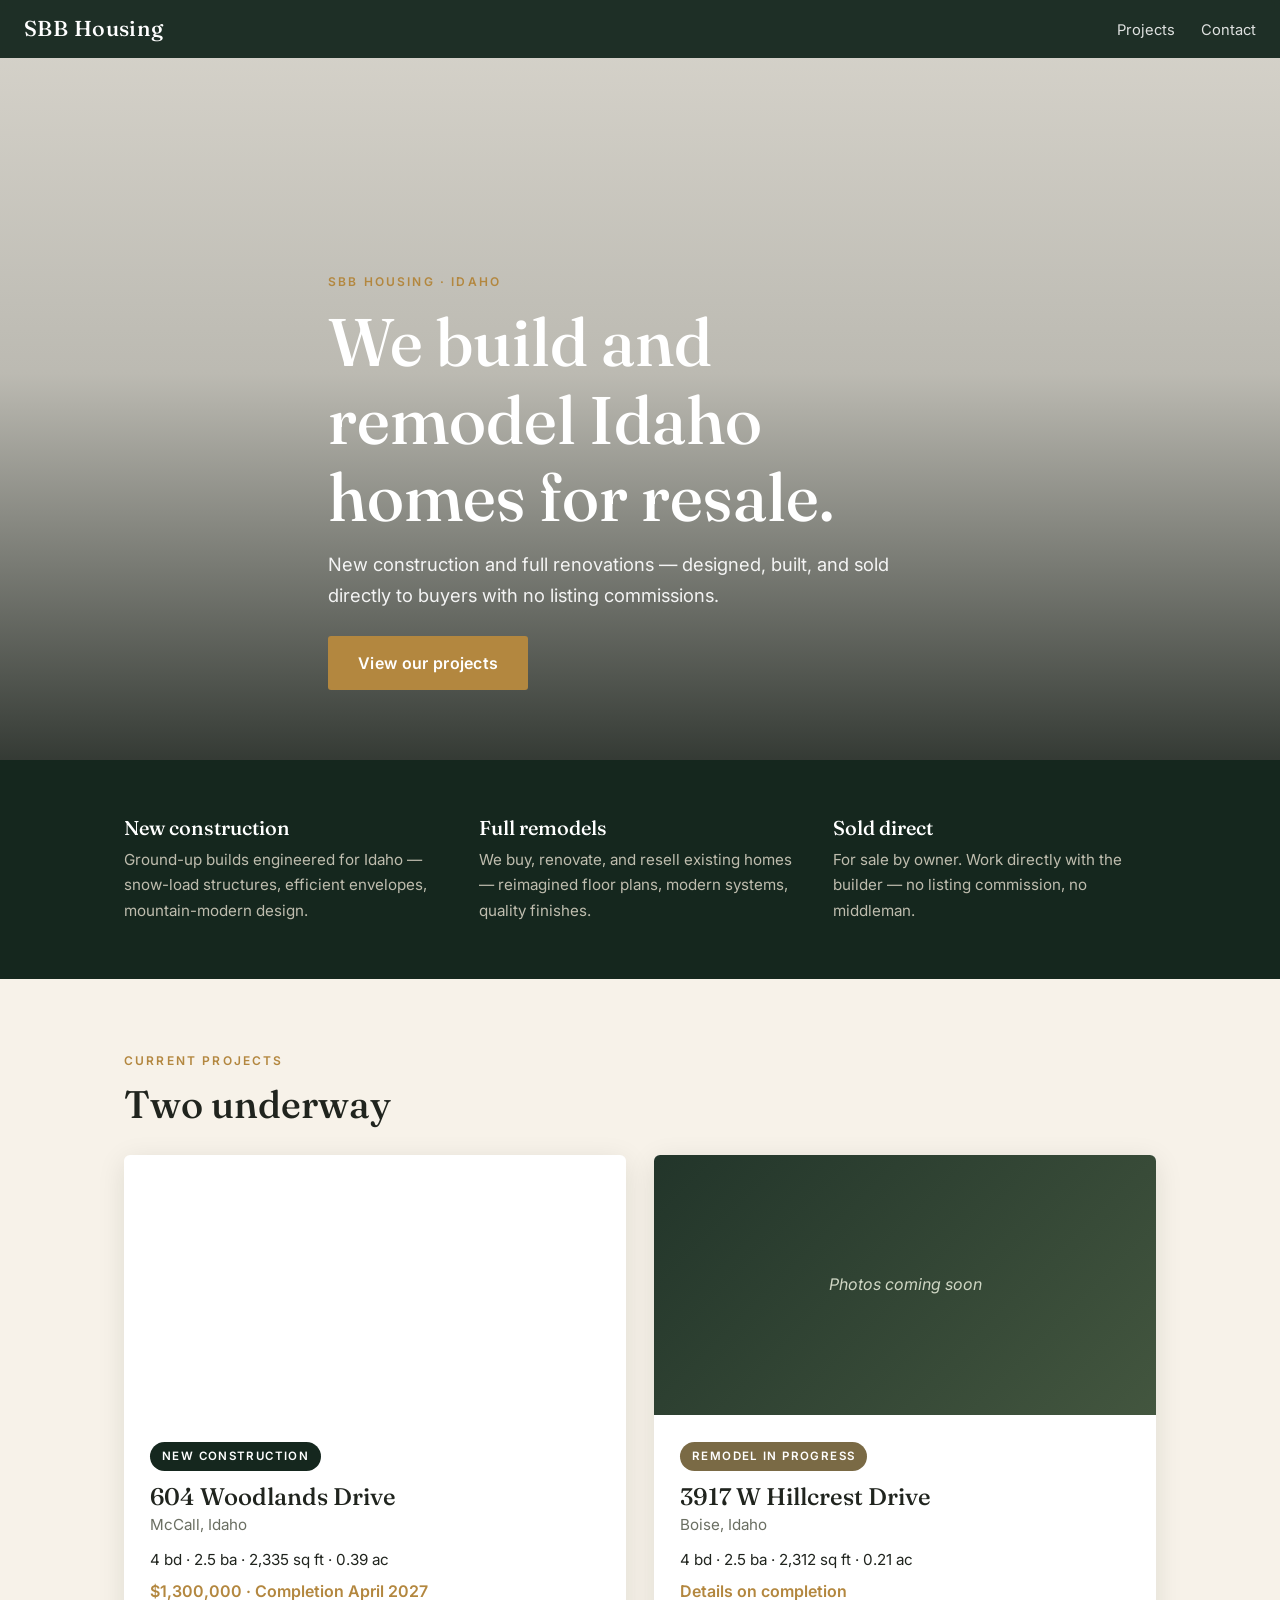
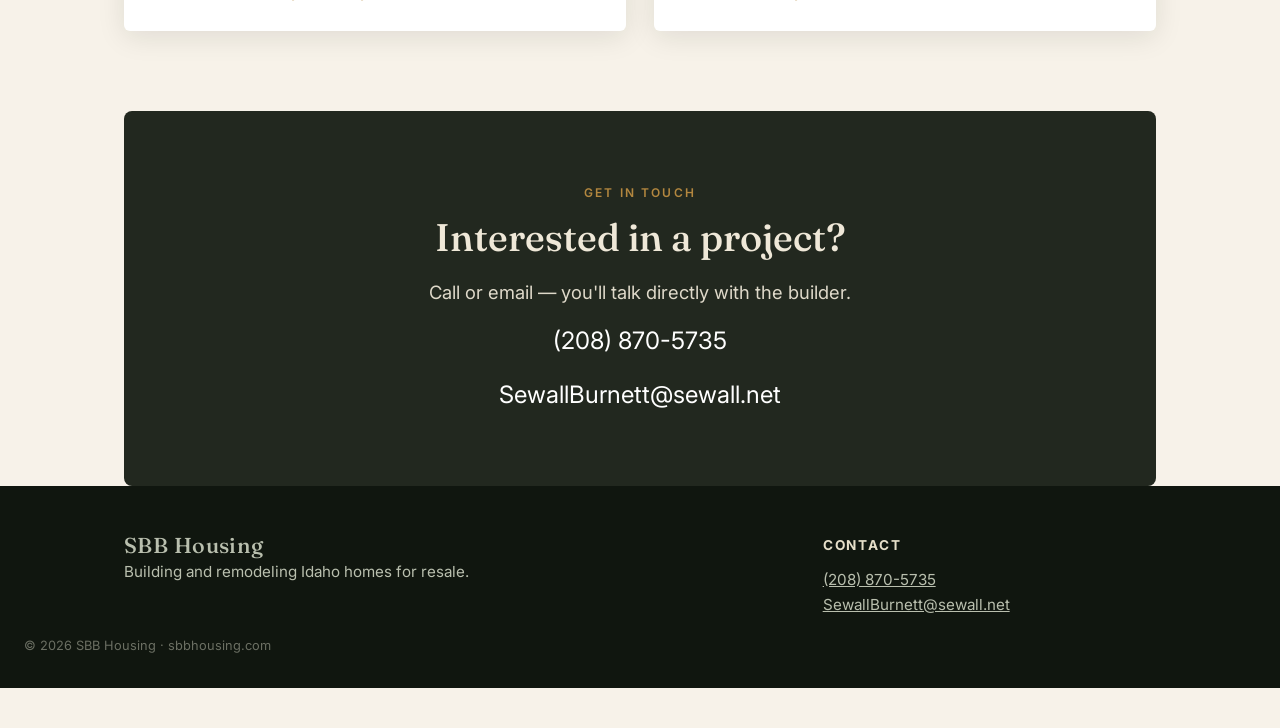
==== index.html @ 95910b62 "Launch SBB Housing site" ====
<!DOCTYPE html>
<html lang="en">
<head>
<meta charset="UTF-8">
<meta name="viewport" content="width=device-width, initial-scale=1.0">
<title>Idaho Homes Built & Remodeled for Resale &middot; SBB Housing</title>
<meta name="description" content="SBB Housing builds new homes and remodels existing ones across Idaho, then sells directly to buyers.">
<link rel="preconnect" href="https://fonts.googleapis.com">
<link rel="preconnect" href="https://fonts.gstatic.com" crossorigin>
<link href="https://fonts.googleapis.com/css2?family=Fraunces:opsz,wght@9..144,400;9..144,500;9..144,600&family=Inter:wght@400;500;600&display=swap" rel="stylesheet">
<link rel="stylesheet" href="style.css">
</head>
<body>
<header class="nav">
  <a class="brand" href="index.html">SBB&nbsp;Housing</a>
  <nav>
    <a href="index.html#projects">Projects</a>
    <a href="index.html#contact">Contact</a>
  </nav>
</header>

<section class="hero" style="background-image:url('assets/img/hero.jpg')">
  <div class="hero-shade"></div>
  <div class="wrap hero-copy">
    <p class="kicker">SBB Housing &middot; Idaho</p>
    <h1>We build and remodel Idaho homes for resale.</h1>
    <p class="lede">New construction and full renovations &mdash; designed, built, and sold directly to buyers with no listing commissions.</p>
    <a class="btn" href="#projects">View our projects</a>
  </div>
</section>

<section class="strip">
  <div class="wrap strip-grid">
    <div><h3>New construction</h3><p>Ground-up builds engineered for Idaho &mdash; snow-load structures, efficient envelopes, mountain-modern design.</p></div>
    <div><h3>Full remodels</h3><p>We buy, renovate, and resell existing homes &mdash; reimagined floor plans, modern systems, quality finishes.</p></div>
    <div><h3>Sold direct</h3><p>For sale by owner. Work directly with the builder &mdash; no listing commission, no middleman.</p></div>
  </div>
</section>

<section id="projects" class="wrap">
  <p class="kicker">Current projects</p>
  <h2>Two underway</h2>
  <div class="cards">
    <a class="card" href="projects/604-woodlands.html">
      <div class="card-img" style="background-image:url('assets/img/hero.jpg')"></div>
      <div class="card-body">
        <span class="badge">New construction</span>
        <h3>604 Woodlands Drive</h3>
        <p class="loc">McCall, Idaho</p>
        <p class="stats">4 bd &middot; 2.5 ba &middot; 2,335 sq ft &middot; 0.39 ac</p>
        <p class="price">$1,300,000 &middot; Completion April 2027</p>
      </div>
    </a>
    <a class="card" href="projects/3917-hillcrest.html">
      <div class="card-img card-img-soon"><span>Photos coming soon</span></div>
      <div class="card-body">
        <span class="badge badge-soon">Remodel in progress</span>
        <h3>3917 W Hillcrest Drive</h3>
        <p class="loc">Boise, Idaho</p>
        <p class="stats">4 bd &middot; 2.5 ba &middot; 2,312 sq ft &middot; 0.21 ac</p>
        <p class="price">Details on completion</p>
      </div>
    </a>
  </div>
</section>

<section id="contact" class="wrap" style="padding-top:0">
  <div class="contact" style="border-radius:8px">
    <div class="wrap">
      <p class="kicker">Get in touch</p>
      <h2>Interested in a project?</h2>
      <p class="lede" style="margin:0 auto">Call or email &mdash; you'll talk directly with the builder.</p>
      <p class="contact-big"><a href="tel:+12088705735">(208) 870-5735</a></p>
      <p class="contact-big"><a href="mailto:SewallBurnett@sewall.net">SewallBurnett@sewall.net</a></p>
    </div>
  </div>
</section>

<footer>
  <div class="wrap foot-grid">
    <div>
      <div class="brand">SBB&nbsp;Housing</div>
      <p>Building and remodeling Idaho homes for resale.</p>
    </div>
    <div>
      <h4>Contact</h4>
      <p><a href="tel:+12088705735">(208) 870-5735</a><br>
      <a href="mailto:SewallBurnett@sewall.net">SewallBurnett@sewall.net</a></p>
    </div>
  </div>
  <div class="wrap fine">&copy; 2026 SBB Housing &middot; sbbhousing.com</div>
</footer>
</body>
</html>
---- style.css ----
:root{
  --pine:#15271e; --char:#22281f; --cream:#f7f2e9; --sand:#ece2cf;
  --brass:#b3873f; --ink:#20241e; --muted:#6b6f63;
}
*{margin:0;padding:0;box-sizing:border-box}
html{scroll-behavior:smooth}
body{font-family:'Inter',system-ui,-apple-system,sans-serif;color:var(--ink);background:var(--cream);line-height:1.65}
h1,h2,h3,.brand{font-family:'Fraunces',Georgia,serif;font-weight:500;line-height:1.15}
.wrap{max-width:1080px;margin:0 auto;padding:0 24px}
a{color:inherit}
.kicker{text-transform:uppercase;letter-spacing:.18em;font-size:.75rem;font-weight:600;color:var(--brass);margin-bottom:12px}
.kicker a{text-decoration:none}
.nav{position:sticky;top:0;z-index:50;display:flex;justify-content:space-between;align-items:center;
  padding:16px 24px;background:rgba(21,39,30,.96);color:#fff;backdrop-filter:blur(6px)}
.brand{font-size:1.35rem;text-decoration:none;letter-spacing:.02em}
.nav nav a{margin-left:22px;text-decoration:none;font-size:.92rem;opacity:.85}
.nav nav a:hover{opacity:1;color:var(--sand)}
.hero{position:relative;min-height:78vh;display:flex;align-items:flex-end;background-size:cover;background-position:center;color:#fff}
.hero-page{min-height:52vh}
.hero-soon{background:linear-gradient(135deg,#1c2f24,#3a4a35)}
.hero-shade{position:absolute;inset:0;background:linear-gradient(to top,rgba(10,18,13,.82) 0%,rgba(10,18,13,.25) 55%,rgba(10,18,13,.15) 100%)}
.hero-copy{position:relative;padding:90px 24px 70px}
.hero-copy h1{font-size:clamp(2.4rem,6vw,4.2rem);max-width:14ch;margin-bottom:14px}
.lede{font-size:1.15rem;max-width:52ch;opacity:.92}
.price-big{font-family:'Fraunces',Georgia,serif;font-size:2rem;margin-top:18px;color:var(--sand)}
.btn{display:inline-block;margin-top:26px;padding:14px 30px;background:var(--brass);color:#fff;text-decoration:none;
  font-weight:600;border-radius:3px;letter-spacing:.02em}
.btn:hover{background:#9c7434}
.strip{background:var(--pine);color:#e9e2d2}
.strip-grid{display:grid;grid-template-columns:repeat(3,1fr);gap:32px;padding:56px 24px}
.strip h3{font-size:1.25rem;margin-bottom:8px;color:#fff}
.strip p{font-size:.95rem;opacity:.8}
section.wrap{padding-top:72px}
section.wrap h2{font-size:clamp(1.7rem,3.5vw,2.4rem);margin-bottom:18px}
.prose{max-width:760px}
.prose p{margin-bottom:16px;color:#3c4036}
.cards{display:grid;grid-template-columns:repeat(2,1fr);gap:28px;margin-top:28px;padding-bottom:80px}
.card{display:block;background:#fff;border-radius:6px;overflow:hidden;text-decoration:none;
  box-shadow:0 6px 28px rgba(20,30,20,.10);transition:transform .2s}
.card:hover{transform:translateY(-4px)}
.card-img{height:260px;background-size:cover;background-position:center}
.card-img-soon{display:flex;align-items:center;justify-content:center;background:linear-gradient(135deg,#22352a,#43563f);color:#cfd6c4;font-style:italic}
.card-body{padding:26px}
.badge{display:inline-block;background:var(--pine);color:#fff;font-size:.72rem;font-weight:600;letter-spacing:.12em;
  text-transform:uppercase;padding:5px 12px;border-radius:20px;margin-bottom:12px}
.badge-soon{background:#7a6a45}
.card-body h3{font-size:1.5rem;margin-bottom:2px}
.loc{color:var(--muted);font-size:.95rem}
.stats{margin-top:10px;font-size:.95rem}
.price{margin-top:6px;font-weight:600;color:var(--brass)}
.spec-grid{display:grid;grid-template-columns:repeat(6,1fr);gap:14px;margin:40px 0 8px}
.spec-grid div{background:#fff;border-radius:6px;padding:18px 10px;text-align:center;font-size:.82rem;color:var(--muted);
  box-shadow:0 3px 14px rgba(20,30,20,.07)}
.spec-grid span{display:block;font-family:'Fraunces',Georgia,serif;font-size:1.6rem;color:var(--ink);margin-bottom:2px}
.gallery{display:grid;grid-template-columns:1fr 1fr;gap:16px;margin:36px 0 8px}
.gallery img{width:100%;height:340px;object-fit:cover;border-radius:6px;display:block}
.fine{font-size:.8rem;color:var(--muted);margin:10px 0 40px}
.two-col{display:grid;grid-template-columns:1fr 1fr;gap:8px 40px;margin-top:8px}
.two-col ul{list-style:none}
.two-col li{padding:9px 0;border-bottom:1px solid #e3d9c4;font-size:.98rem;color:#3c4036}
.cta-band{background:var(--pine);color:#f0e9d8;margin:64px 0 0}
.cta-band .wrap{padding:64px 24px;text-align:center}
.cta-band h2{font-size:clamp(1.8rem,4vw,2.6rem);margin-bottom:10px}
.contact{background:var(--char);color:#efe8d8;text-align:center}
.contact .wrap{padding:72px 24px}
.contact h2{font-size:clamp(1.8rem,4vw,2.6rem);margin-bottom:8px}
.contact-big{font-size:1.5rem;margin-top:14px}
.contact-big a{text-decoration:none;color:#fff}
.contact-big a:hover{color:var(--sand)}
footer{background:#10160f;color:#b9bfae}
.foot-grid{display:grid;grid-template-columns:2fr 1fr;gap:32px;padding:48px 24px 8px}
footer h4{font-size:.85rem;text-transform:uppercase;letter-spacing:.14em;margin-bottom:10px;color:#e6dfc9}
footer p{font-size:.95rem}
footer .fine{padding:0 24px 32px}
@media(max-width:760px){
  .strip-grid,.cards,.two-col,.foot-grid{grid-template-columns:1fr}
  .spec-grid{grid-template-columns:repeat(3,1fr)}
  .gallery{grid-template-columns:1fr}
  .gallery img{height:260px}
}
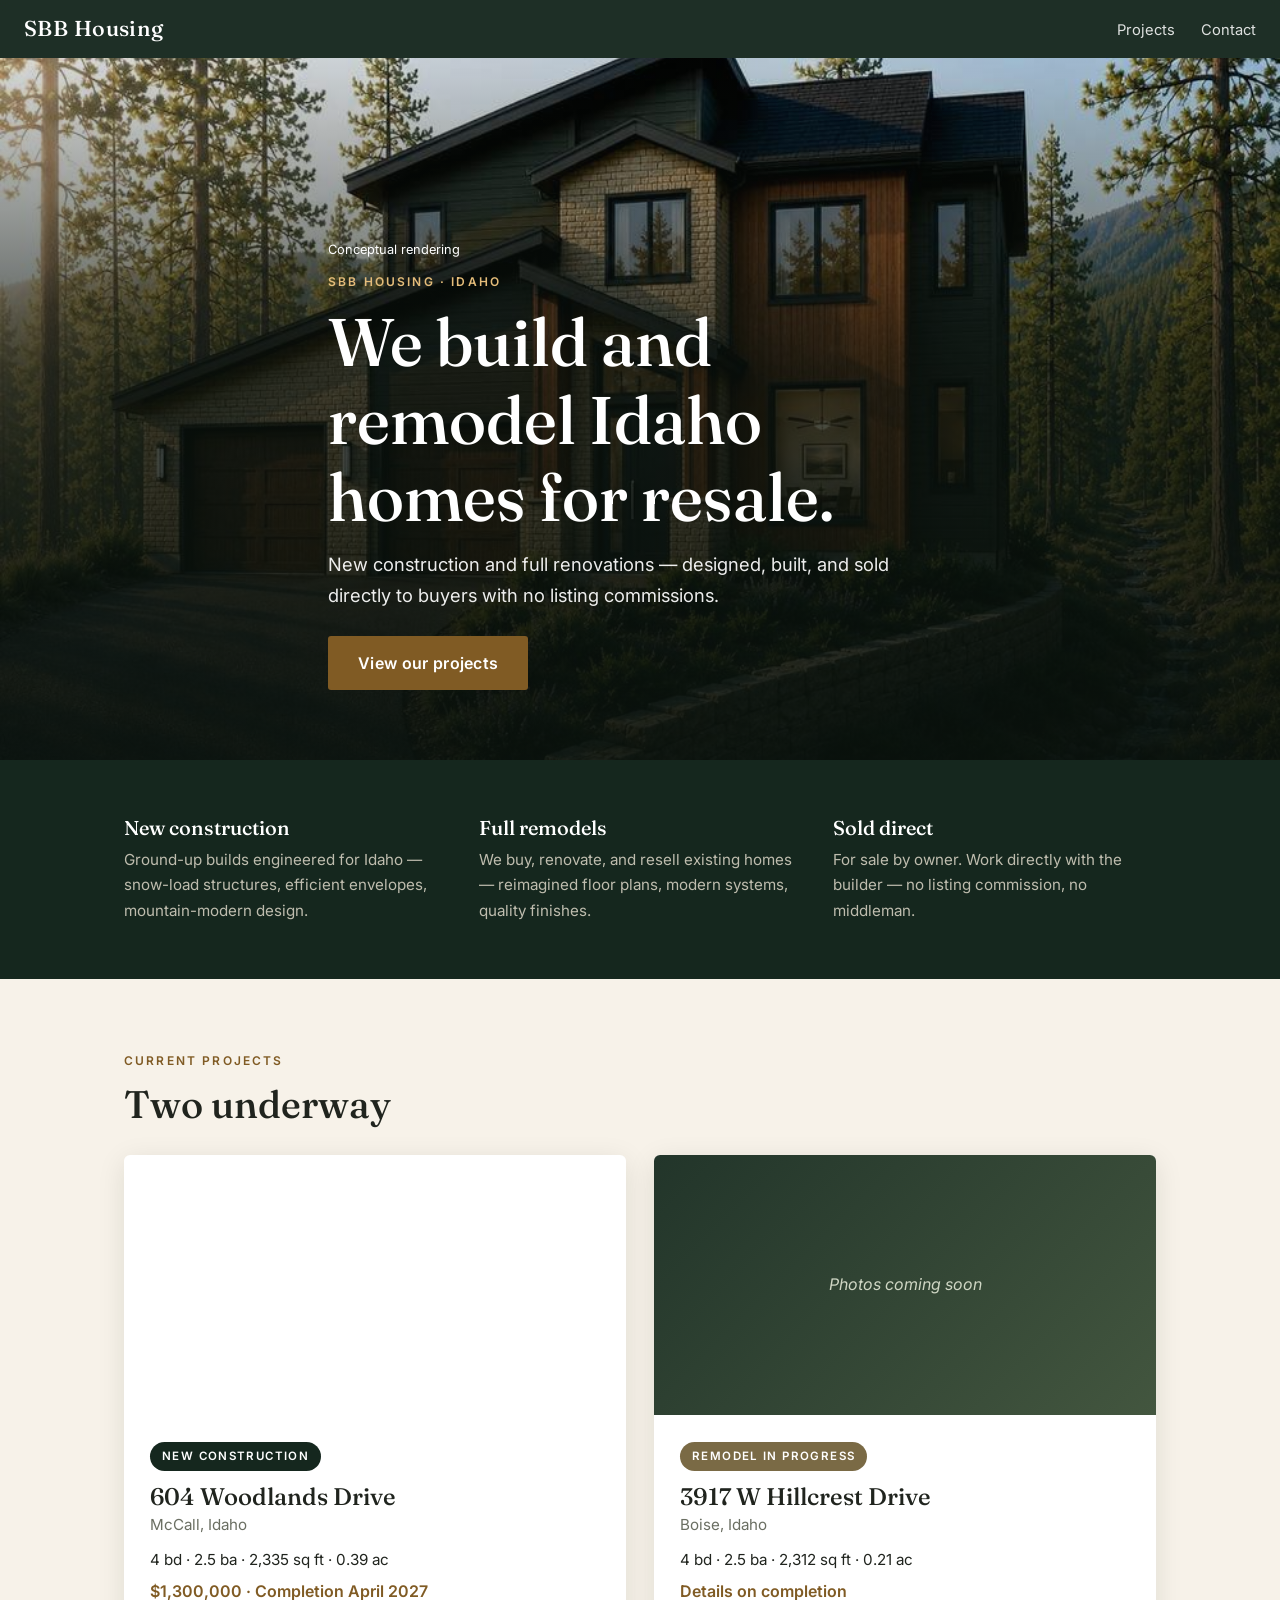
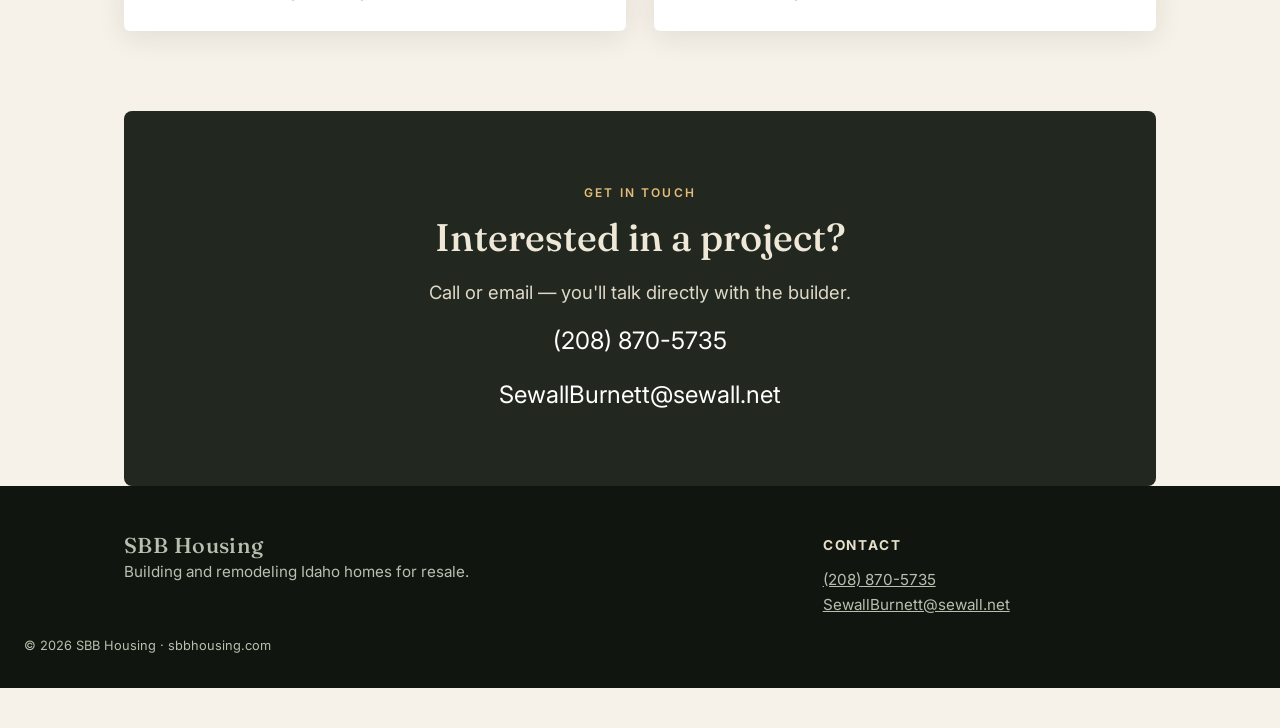
==== commit 440c9095: "Improve SEO, images, accessibility, and mobile layout" ====
--- a/index.html
+++ b/index.html
@@ -5,23 +5,85 @@
 <meta name="viewport" content="width=device-width, initial-scale=1.0">
 <title>Idaho Homes Built & Remodeled for Resale &middot; SBB Housing</title>
 <meta name="description" content="SBB Housing builds new homes and remodels existing ones across Idaho, then sells directly to buyers.">
+<link rel="canonical" href="https://sbbhousing.com/">
+<meta property="og:type" content="website">
+<meta property="og:site_name" content="SBB Housing">
+<meta property="og:locale" content="en_US">
+<meta property="og:url" content="https://sbbhousing.com/">
+<meta property="og:title" content="Idaho Homes Built &amp; Remodeled for Resale · SBB Housing">
+<meta property="og:description" content="SBB Housing builds new homes and remodels existing ones across Idaho, then sells directly to buyers.">
+<meta name="twitter:card" content="summary_large_image">
+<meta name="twitter:title" content="Idaho Homes Built &amp; Remodeled for Resale · SBB Housing">
+<meta name="twitter:description" content="SBB Housing builds new homes and remodels existing ones across Idaho, then sells directly to buyers.">
+<meta property="og:image" content="https://sbbhousing.com/assets/img/hero.jpg">
+<meta property="og:image:width" content="1000">
+<meta property="og:image:height" content="772">
+<meta property="og:image:alt" content="Conceptual exterior rendering of 604 Woodlands Drive in McCall, Idaho">
+<meta name="twitter:image" content="https://sbbhousing.com/assets/img/hero.jpg">
+<meta name="twitter:image:alt" content="Conceptual exterior rendering of 604 Woodlands Drive in McCall, Idaho">
+<script type="application/ld+json">
+{
+  "@context": "https://schema.org",
+  "@graph": [
+    {
+      "@type": "Organization",
+      "@id": "https://sbbhousing.com/#organization",
+      "name": "SBB Housing",
+      "url": "https://sbbhousing.com/",
+      "telephone": "+1-208-870-5735",
+      "email": "SewallBurnett@sewall.net",
+      "description": "Building and remodeling Idaho homes for resale.",
+      "areaServed": {
+        "@type": "State",
+        "name": "Idaho"
+      }
+    },
+    {
+      "@type": "WebSite",
+      "@id": "https://sbbhousing.com/#website",
+      "url": "https://sbbhousing.com/",
+      "name": "SBB Housing",
+      "publisher": {
+        "@id": "https://sbbhousing.com/#organization"
+      }
+    },
+    {
+      "@type": "WebPage",
+      "@id": "https://sbbhousing.com/#webpage",
+      "url": "https://sbbhousing.com/",
+      "name": "Idaho Homes Built & Remodeled for Resale \u00b7 SBB Housing",
+      "description": "SBB Housing builds new homes and remodels existing ones across Idaho, then sells directly to buyers.",
+      "isPartOf": {
+        "@id": "https://sbbhousing.com/#website"
+      },
+      "publisher": {
+        "@id": "https://sbbhousing.com/#organization"
+      }
+    }
+  ]
+}
+</script>
 <link rel="preconnect" href="https://fonts.googleapis.com">
 <link rel="preconnect" href="https://fonts.gstatic.com" crossorigin>
 <link href="https://fonts.googleapis.com/css2?family=Fraunces:opsz,wght@9..144,400;9..144,500;9..144,600&family=Inter:wght@400;500;600&display=swap" rel="stylesheet">
 <link rel="stylesheet" href="style.css">
 </head>
 <body>
+<a class="skip-link" href="#main-content">Skip to content</a>
 <header class="nav">
-  <a class="brand" href="index.html">SBB&nbsp;Housing</a>
-  <nav>
-    <a href="index.html#projects">Projects</a>
-    <a href="index.html#contact">Contact</a>
+  <a class="brand" href="./">SBB&nbsp;Housing</a>
+  <nav aria-label="Main navigation">
+    <a href="#projects">Projects</a>
+    <a href="#contact">Contact</a>
   </nav>
 </header>
+<main id="main-content">
 
-<section class="hero" style="background-image:url('assets/img/hero.jpg')">
-  <div class="hero-shade"></div>
+<section class="hero">
+  <img class="hero-image" src="assets/img/hero.jpg" srcset="assets/img/hero-480.jpg 480w, assets/img/hero-720.jpg 720w, assets/img/hero.jpg 1000w" sizes="100vw" width="1000" height="772" alt="Conceptual exterior rendering of 604 Woodlands Drive in McCall, Idaho" fetchpriority="high">
+  <div class="hero-shade" aria-hidden="true"></div>
   <div class="wrap hero-copy">
+    <p class="rendering-note">Conceptual rendering</p>
     <p class="kicker">SBB Housing &middot; Idaho</p>
     <h1>We build and remodel Idaho homes for resale.</h1>
     <p class="lede">New construction and full renovations &mdash; designed, built, and sold directly to buyers with no listing commissions.</p>
@@ -42,7 +104,7 @@
   <h2>Two underway</h2>
   <div class="cards">
     <a class="card" href="projects/604-woodlands.html">
-      <div class="card-img" style="background-image:url('assets/img/hero.jpg')"></div>
+      <img class="card-img" src="assets/img/hero.jpg" srcset="assets/img/hero-480.jpg 480w, assets/img/hero-720.jpg 720w, assets/img/hero.jpg 1000w" sizes="(max-width: 760px) calc(100vw - 48px), 508px" width="1000" height="772" alt="Conceptual exterior rendering of 604 Woodlands Drive" loading="lazy" decoding="async">
       <div class="card-body">
         <span class="badge">New construction</span>
         <h3>604 Woodlands Drive</h3>
@@ -76,6 +138,7 @@
   </div>
 </section>
 
+</main>
 <footer>
   <div class="wrap foot-grid">
     <div>
--- a/style.css
+++ b/style.css
@@ -1,6 +1,6 @@
 :root{
   --pine:#15271e; --char:#22281f; --cream:#f7f2e9; --sand:#ece2cf;
-  --brass:#b3873f; --ink:#20241e; --muted:#6b6f63;
+  --brass:#805b24; --gold:#e5bd7a; --ink:#20241e; --muted:#6b6f63;
 }
 *{margin:0;padding:0;box-sizing:border-box}
 html{scroll-behavior:smooth}
@@ -15,17 +15,17 @@
 .brand{font-size:1.35rem;text-decoration:none;letter-spacing:.02em}
 .nav nav a{margin-left:22px;text-decoration:none;font-size:.92rem;opacity:.85}
 .nav nav a:hover{opacity:1;color:var(--sand)}
-.hero{position:relative;min-height:78vh;display:flex;align-items:flex-end;background-size:cover;background-position:center;color:#fff}
+.hero{position:relative;min-height:78vh;display:flex;align-items:flex-end;background:var(--pine);color:#fff}
 .hero-page{min-height:52vh}
 .hero-soon{background:linear-gradient(135deg,#1c2f24,#3a4a35)}
-.hero-shade{position:absolute;inset:0;background:linear-gradient(to top,rgba(10,18,13,.82) 0%,rgba(10,18,13,.25) 55%,rgba(10,18,13,.15) 100%)}
+.hero-shade{position:absolute;inset:0;background:linear-gradient(to top,rgba(10,18,13,.90) 0%,rgba(10,18,13,.72) 55%,rgba(10,18,13,.15) 100%)}
 .hero-copy{position:relative;padding:90px 24px 70px}
 .hero-copy h1{font-size:clamp(2.4rem,6vw,4.2rem);max-width:14ch;margin-bottom:14px}
 .lede{font-size:1.15rem;max-width:52ch;opacity:.92}
 .price-big{font-family:'Fraunces',Georgia,serif;font-size:2rem;margin-top:18px;color:var(--sand)}
 .btn{display:inline-block;margin-top:26px;padding:14px 30px;background:var(--brass);color:#fff;text-decoration:none;
   font-weight:600;border-radius:3px;letter-spacing:.02em}
-.btn:hover{background:#9c7434}
+.btn:hover{background:#68471a}
 .strip{background:var(--pine);color:#e9e2d2}
 .strip-grid{display:grid;grid-template-columns:repeat(3,1fr);gap:32px;padding:56px 24px}
 .strip h3{font-size:1.25rem;margin-bottom:8px;color:#fff}
@@ -38,7 +38,7 @@
 .card{display:block;background:#fff;border-radius:6px;overflow:hidden;text-decoration:none;
   box-shadow:0 6px 28px rgba(20,30,20,.10);transition:transform .2s}
 .card:hover{transform:translateY(-4px)}
-.card-img{height:260px;background-size:cover;background-position:center}
+.card-img{display:block;width:100%;height:260px;object-fit:cover;object-position:center}
 .card-img-soon{display:flex;align-items:center;justify-content:center;background:linear-gradient(135deg,#22352a,#43563f);color:#cfd6c4;font-style:italic}
 .card-body{padding:26px}
 .badge{display:inline-block;background:var(--pine);color:#fff;font-size:.72rem;font-weight:600;letter-spacing:.12em;
@@ -53,7 +53,8 @@
   box-shadow:0 3px 14px rgba(20,30,20,.07)}
 .spec-grid span{display:block;font-family:'Fraunces',Georgia,serif;font-size:1.6rem;color:var(--ink);margin-bottom:2px}
 .gallery{display:grid;grid-template-columns:1fr 1fr;gap:16px;margin:36px 0 8px}
-.gallery img{width:100%;height:340px;object-fit:cover;border-radius:6px;display:block}
+.gallery{align-items:start}
+.gallery img{width:100%;height:auto;border-radius:6px;display:block}
 .fine{font-size:.8rem;color:var(--muted);margin:10px 0 40px}
 .two-col{display:grid;grid-template-columns:1fr 1fr;gap:8px 40px;margin-top:8px}
 .two-col ul{list-style:none}
@@ -76,5 +77,16 @@
   .strip-grid,.cards,.two-col,.foot-grid{grid-template-columns:1fr}
   .spec-grid{grid-template-columns:repeat(3,1fr)}
   .gallery{grid-template-columns:1fr}
-  .gallery img{height:260px}
 }
+
+/* Accessible navigation, readable color pairs, and small-screen contact layout. */
+.hero-image{position:absolute;inset:0;width:100%;height:100%;object-fit:cover;object-position:center}
+.hero .kicker,.contact .kicker{color:var(--gold)}
+.rendering-note{font-size:.8rem;color:#fff;margin-bottom:12px}
+.contact .fine,footer .fine{color:#b9bfae}
+.contact-big{font-size:clamp(1.1rem,5vw,1.5rem);overflow-wrap:anywhere}
+a:focus-visible{outline:3px solid currentColor;outline-offset:5px}
+.skip-link{position:fixed;left:16px;top:8px;z-index:100;background:var(--cream);color:var(--ink);padding:12px 18px;transform:translateY(-150%)}
+.skip-link:focus{transform:translateY(0)}
+[id]{scroll-margin-top:90px}
+@media(prefers-reduced-motion:reduce){html{scroll-behavior:auto}.card{transition:none}}
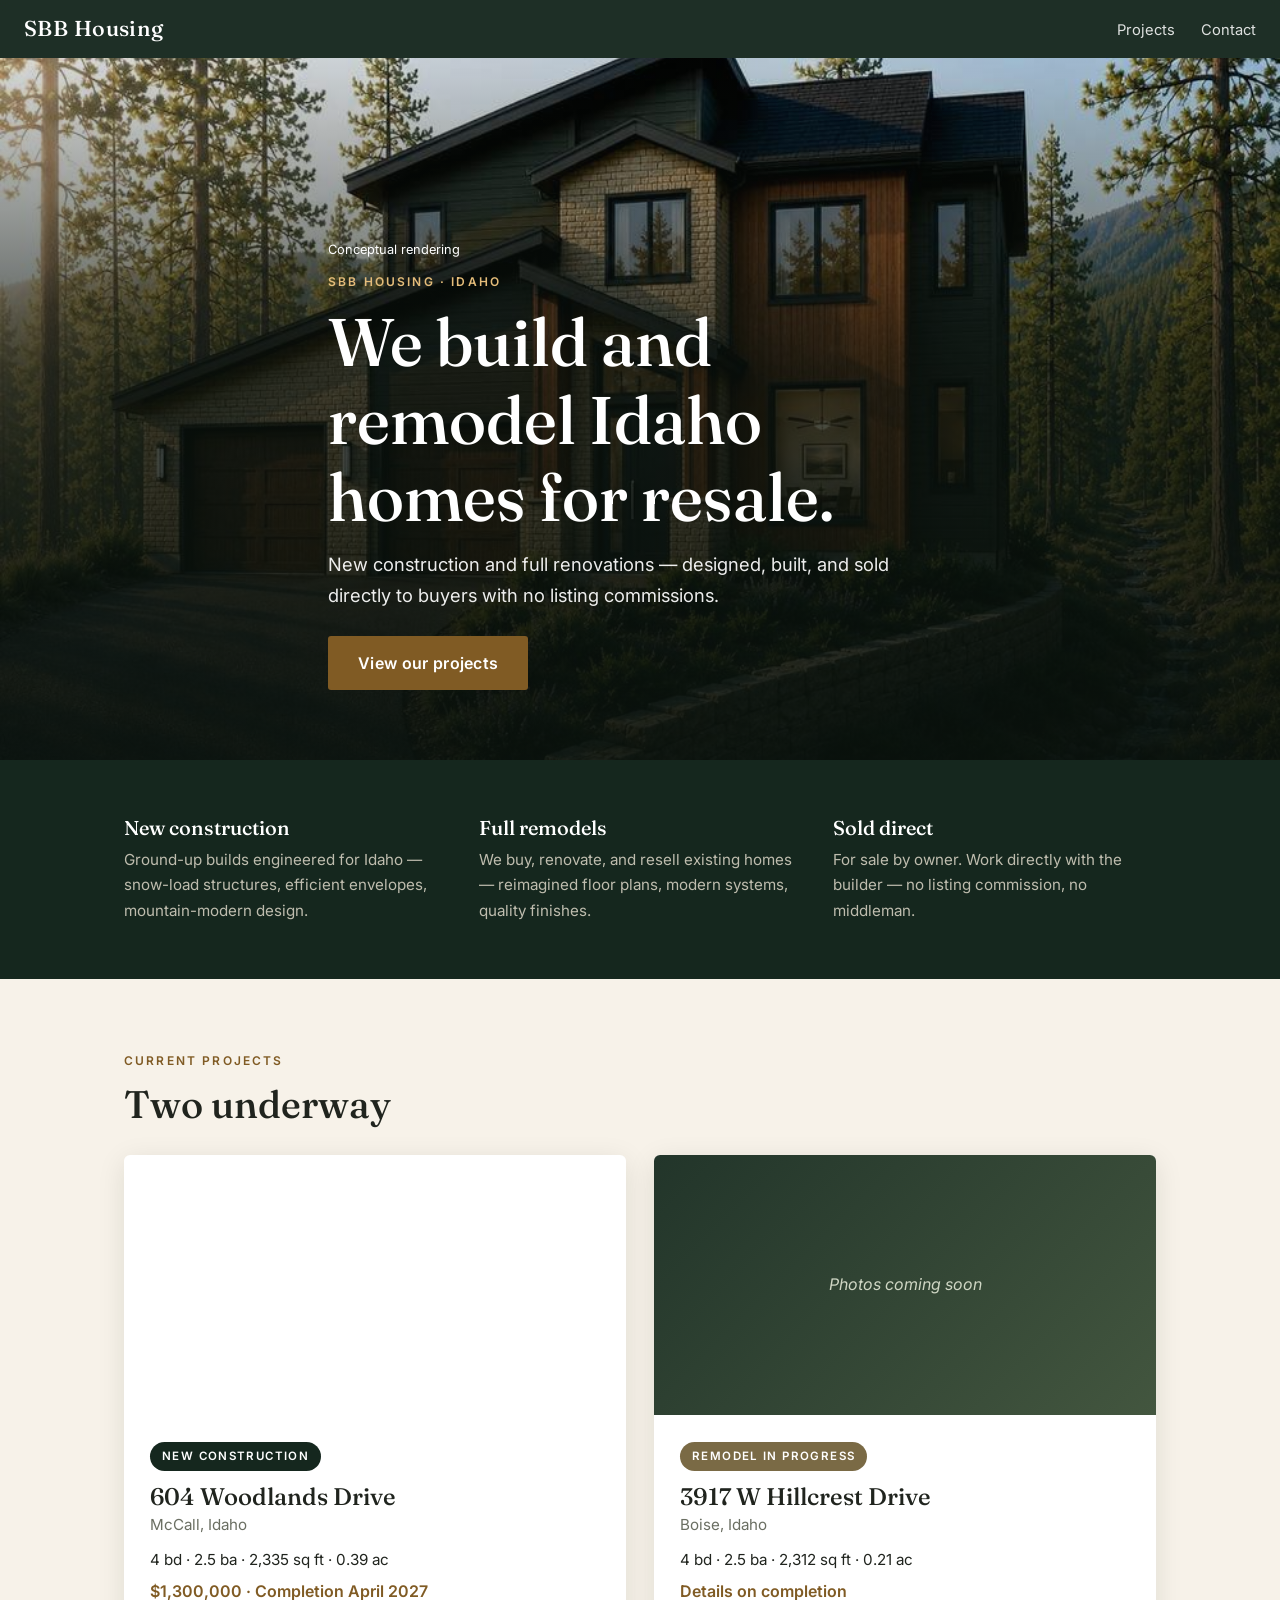
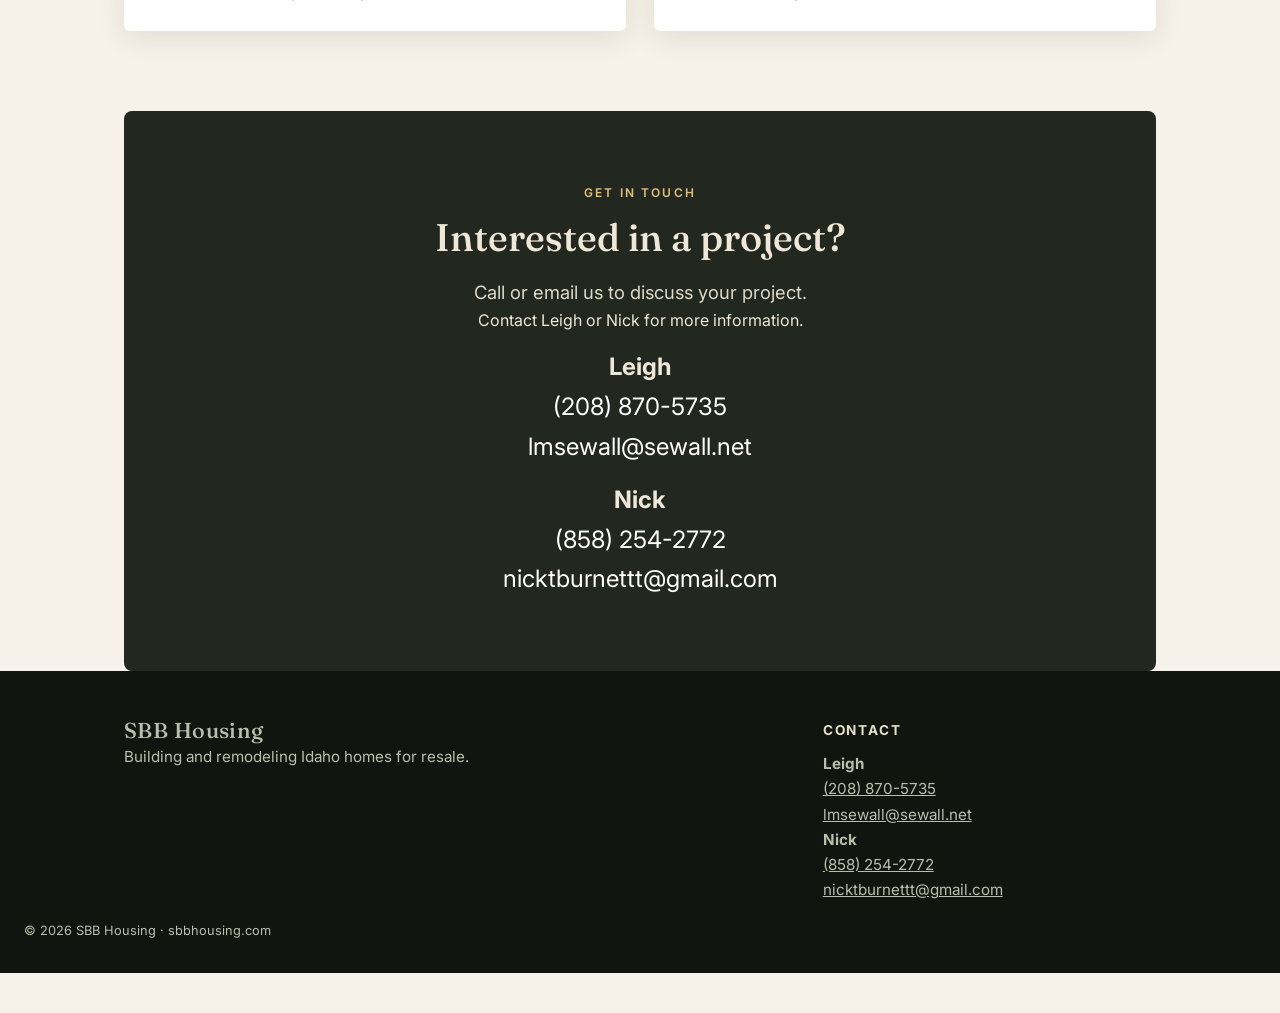
==== commit 5ec625dc: "Update site contacts to Leigh and Nick" ====
--- a/index.html
+++ b/index.html
@@ -30,13 +30,27 @@
       "@id": "https://sbbhousing.com/#organization",
       "name": "SBB Housing",
       "url": "https://sbbhousing.com/",
-      "telephone": "+1-208-870-5735",
-      "email": "SewallBurnett@sewall.net",
       "description": "Building and remodeling Idaho homes for resale.",
       "areaServed": {
         "@type": "State",
         "name": "Idaho"
-      }
+      },
+      "contactPoint": [
+        {
+          "@type": "ContactPoint",
+          "name": "Leigh",
+          "contactType": "inquiries",
+          "telephone": "+1-208-870-5735",
+          "email": "lmsewall@sewall.net"
+        },
+        {
+          "@type": "ContactPoint",
+          "name": "Nick",
+          "contactType": "inquiries",
+          "telephone": "+1-858-254-2772",
+          "email": "nicktburnettt@gmail.com"
+        }
+      ]
     },
     {
       "@type": "WebSite",
@@ -131,9 +145,10 @@
     <div class="wrap">
       <p class="kicker">Get in touch</p>
       <h2>Interested in a project?</h2>
-      <p class="lede" style="margin:0 auto">Call or email &mdash; you'll talk directly with the builder.</p>
-      <p class="contact-big"><a href="tel:+12088705735">(208) 870-5735</a></p>
-      <p class="contact-big"><a href="mailto:SewallBurnett@sewall.net">SewallBurnett@sewall.net</a></p>
+      <p class="lede" style="margin:0 auto">Call or email us to discuss your project.</p>
+      <p>Contact Leigh or Nick for more information.</p>
+    <p class="contact-big"><strong>Leigh</strong><br><a href="tel:+12088705735">(208) 870-5735</a><br><a href="mailto:lmsewall@sewall.net">lmsewall@sewall.net</a></p>
+    <p class="contact-big"><strong>Nick</strong><br><a href="tel:+18582542772">(858) 254-2772</a><br><a href="mailto:nicktburnettt@gmail.com">nicktburnettt@gmail.com</a></p>
     </div>
   </div>
 </section>
@@ -147,8 +162,10 @@
     </div>
     <div>
       <h4>Contact</h4>
-      <p><a href="tel:+12088705735">(208) 870-5735</a><br>
-      <a href="mailto:SewallBurnett@sewall.net">SewallBurnett@sewall.net</a></p>
+      <p><strong>Leigh</strong><br><a href="tel:+12088705735">(208) 870-5735</a><br>
+      <a href="mailto:lmsewall@sewall.net">lmsewall@sewall.net</a></p>
+      <p><strong>Nick</strong><br><a href="tel:+18582542772">(858) 254-2772</a><br>
+      <a href="mailto:nicktburnettt@gmail.com">nicktburnettt@gmail.com</a></p>
     </div>
   </div>
   <div class="wrap fine">&copy; 2026 SBB Housing &middot; sbbhousing.com</div>
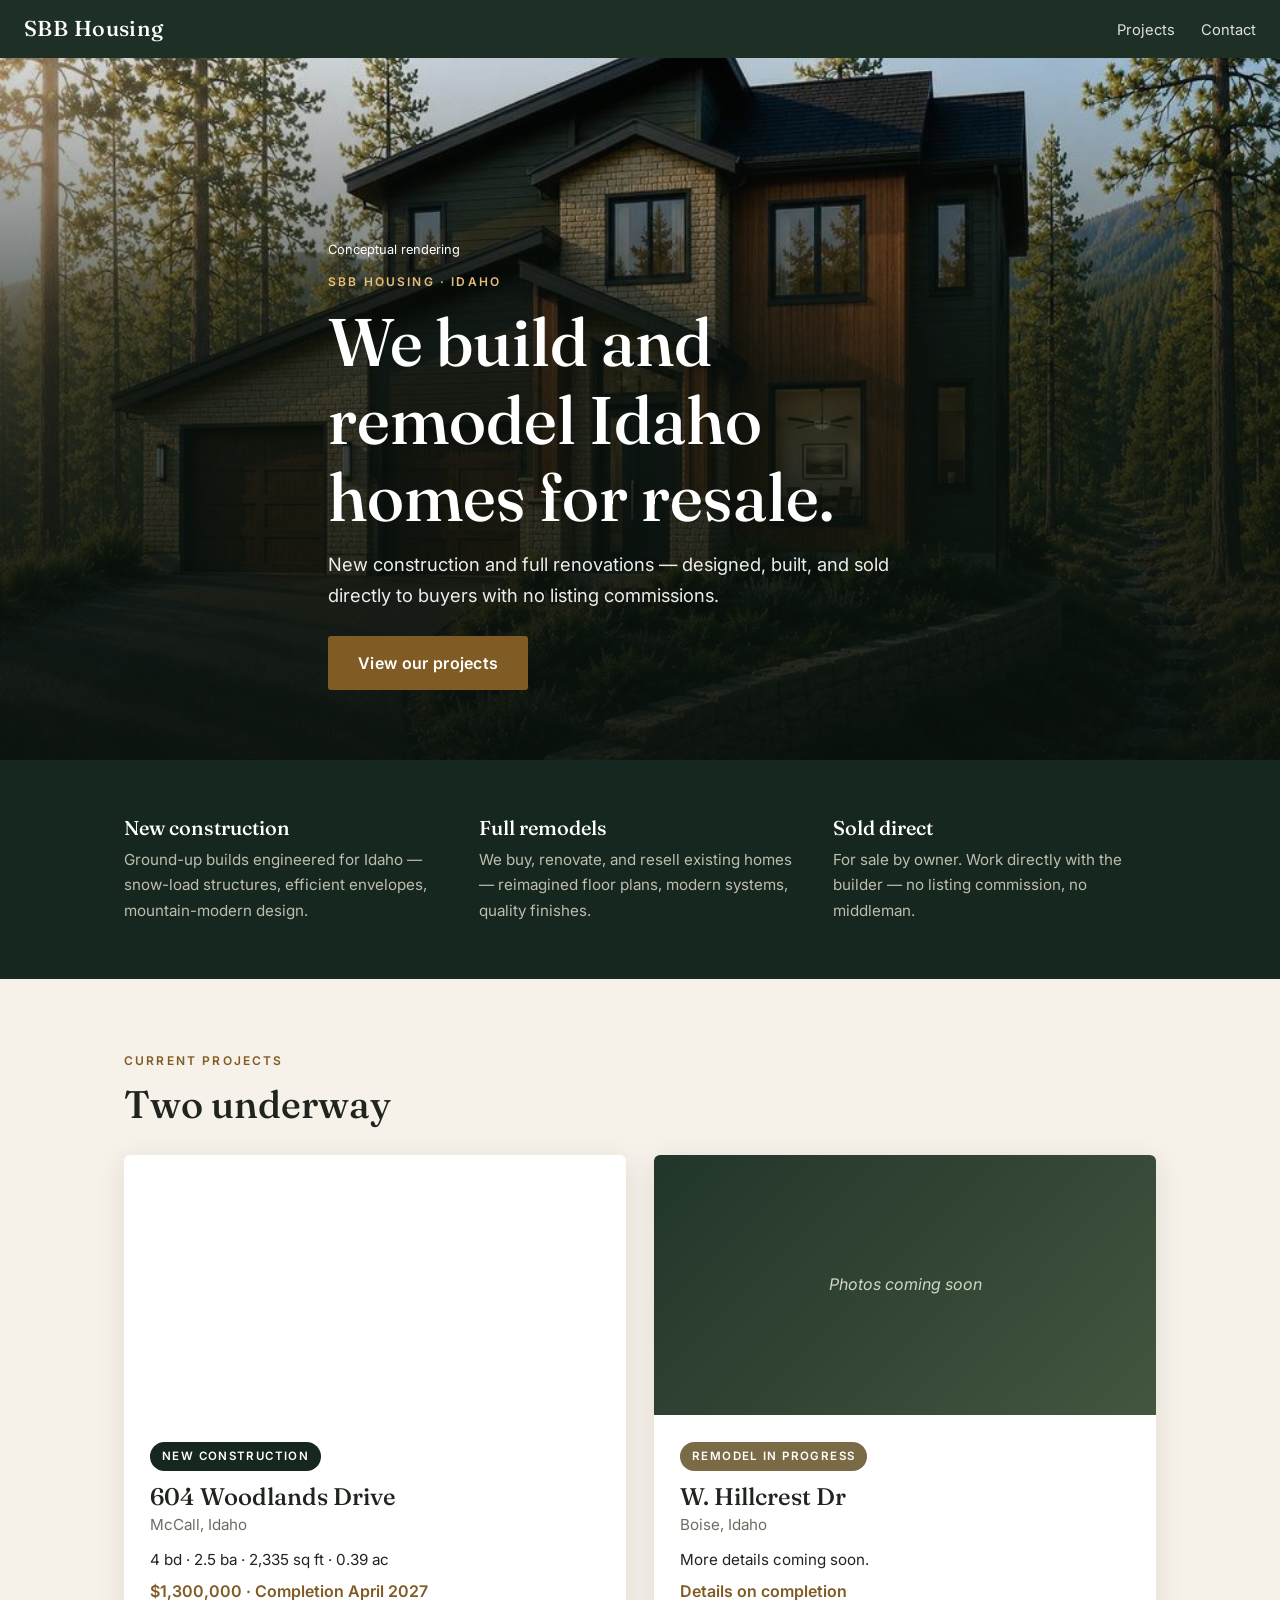
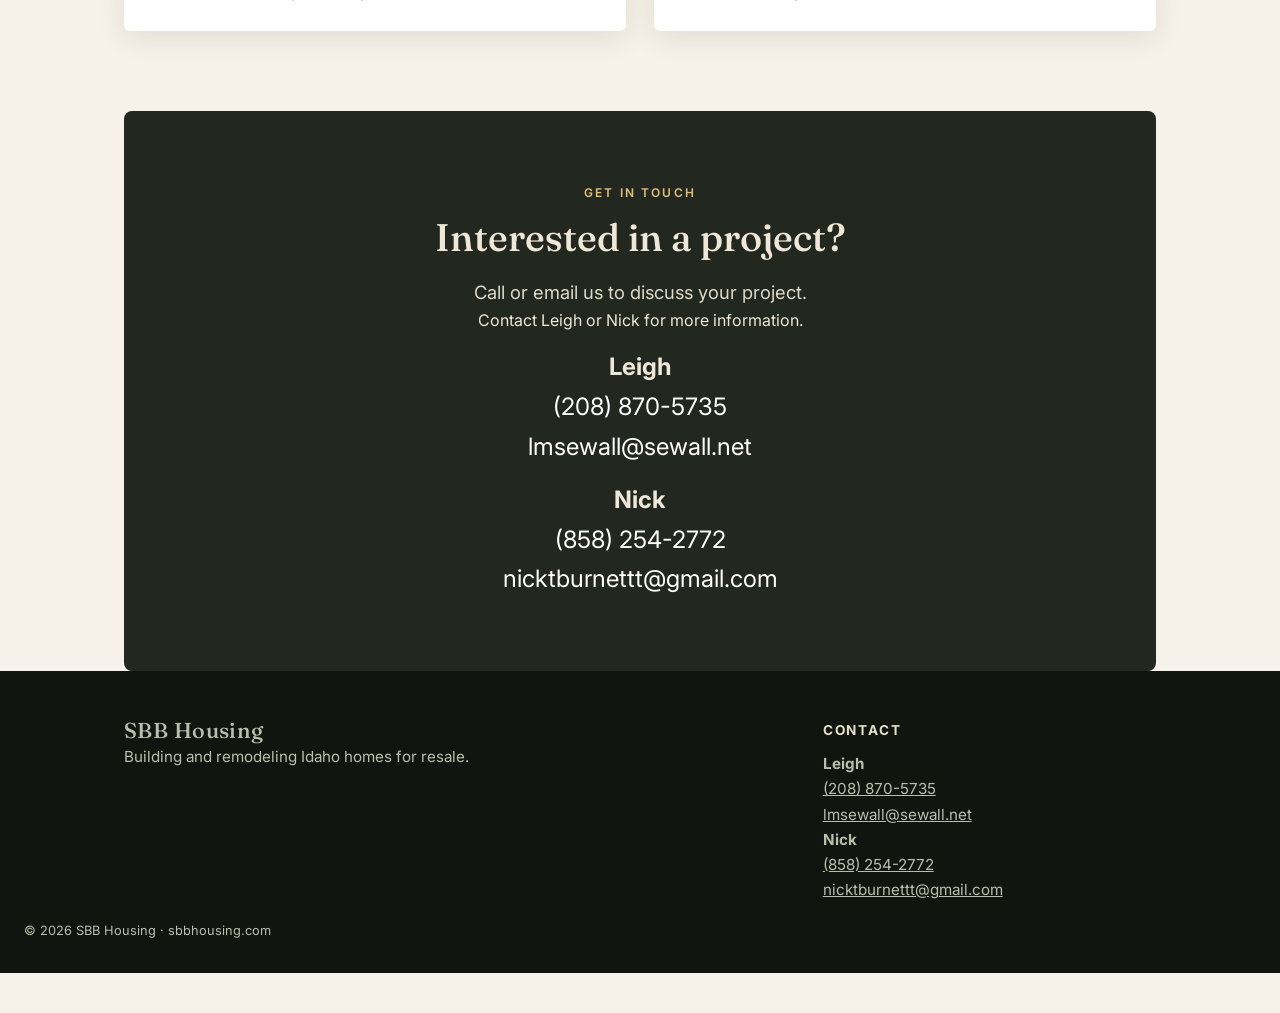
==== commit d83011c4: "Remove house number and limit Hillcrest project details" ====
--- a/index.html
+++ b/index.html
@@ -127,13 +127,13 @@
         <p class="price">$1,300,000 &middot; Completion April 2027</p>
       </div>
     </a>
-    <a class="card" href="projects/3917-hillcrest.html">
+    <a class="card" href="projects/hillcrest-drive.html">
       <div class="card-img card-img-soon"><span>Photos coming soon</span></div>
       <div class="card-body">
         <span class="badge badge-soon">Remodel in progress</span>
-        <h3>3917 W Hillcrest Drive</h3>
+        <h3>W. Hillcrest Dr</h3>
         <p class="loc">Boise, Idaho</p>
-        <p class="stats">4 bd &middot; 2.5 ba &middot; 2,312 sq ft &middot; 0.21 ac</p>
+        <p class="stats">More details coming soon.</p>
         <p class="price">Details on completion</p>
       </div>
     </a>
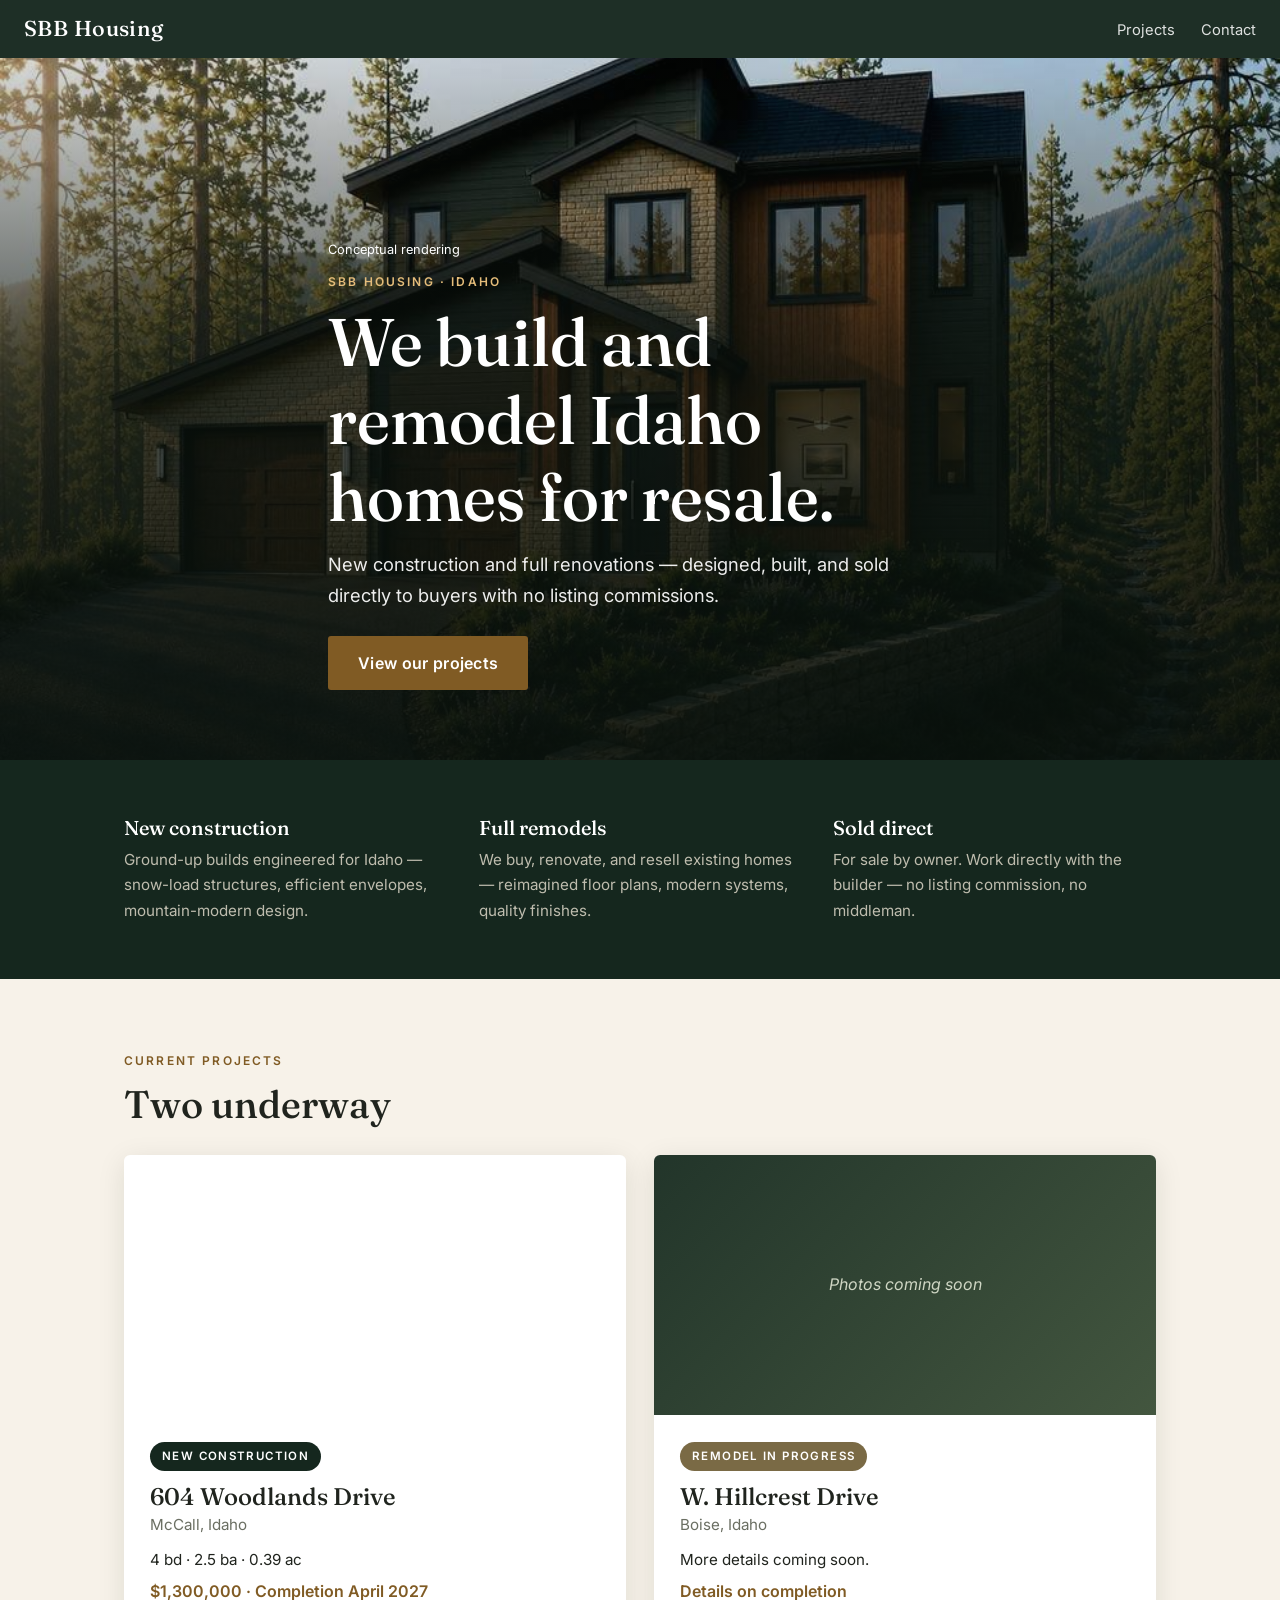
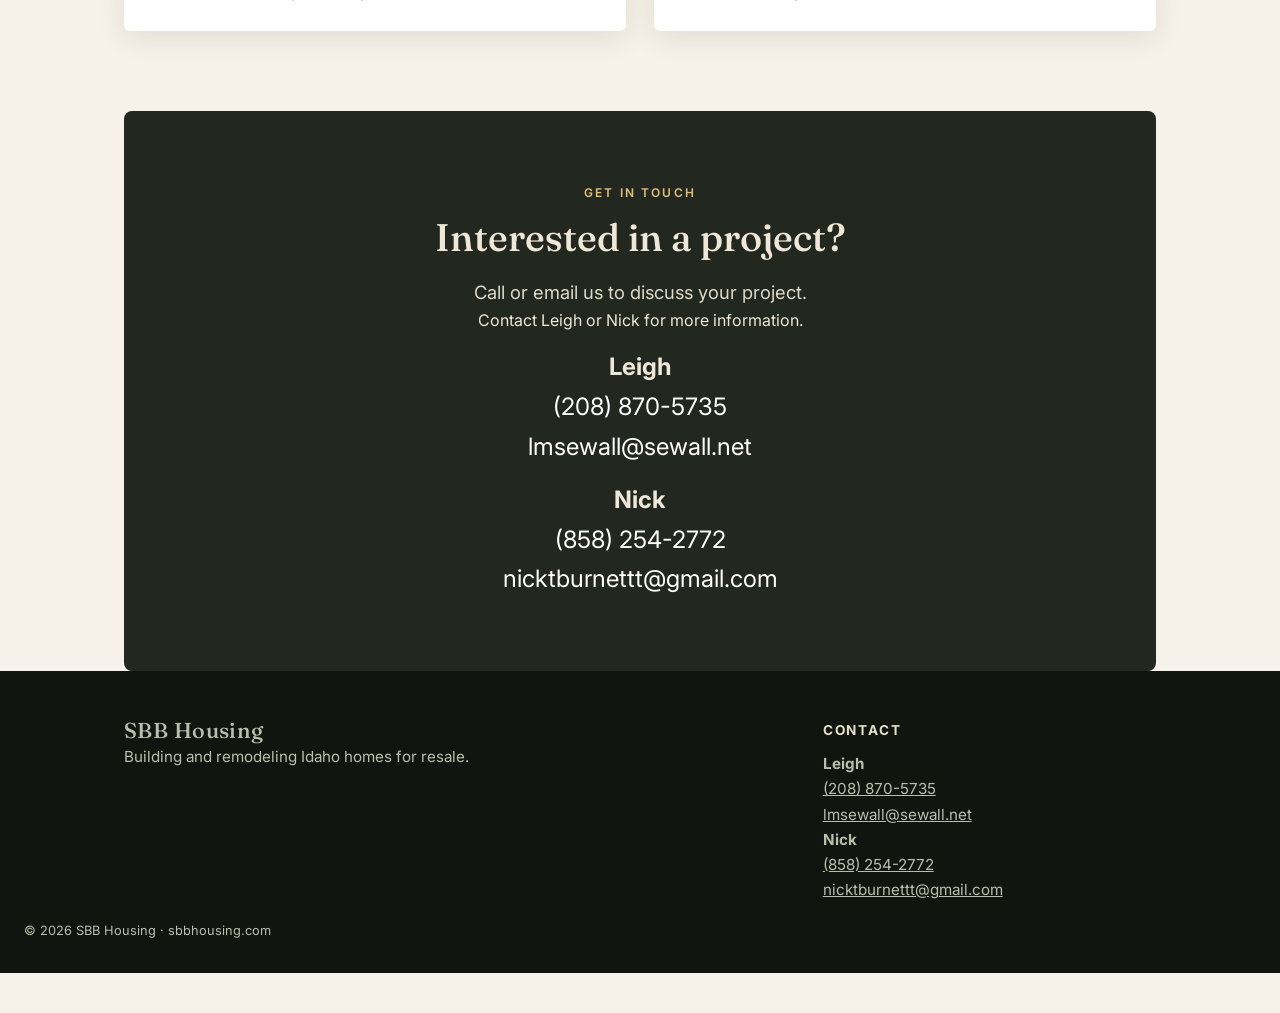
==== commit a05813be: "Spell out Hillcrest Drive and remove square footage" ====
--- a/index.html
+++ b/index.html
@@ -123,7 +123,7 @@
         <span class="badge">New construction</span>
         <h3>604 Woodlands Drive</h3>
         <p class="loc">McCall, Idaho</p>
-        <p class="stats">4 bd &middot; 2.5 ba &middot; 2,335 sq ft &middot; 0.39 ac</p>
+        <p class="stats">4 bd &middot; 2.5 ba &middot; 0.39 ac</p>
         <p class="price">$1,300,000 &middot; Completion April 2027</p>
       </div>
     </a>
@@ -131,7 +131,7 @@
       <div class="card-img card-img-soon"><span>Photos coming soon</span></div>
       <div class="card-body">
         <span class="badge badge-soon">Remodel in progress</span>
-        <h3>W. Hillcrest Dr</h3>
+        <h3>W. Hillcrest Drive</h3>
         <p class="loc">Boise, Idaho</p>
         <p class="stats">More details coming soon.</p>
         <p class="price">Details on completion</p>
--- a/style.css
+++ b/style.css
@@ -48,7 +48,7 @@
 .loc{color:var(--muted);font-size:.95rem}
 .stats{margin-top:10px;font-size:.95rem}
 .price{margin-top:6px;font-weight:600;color:var(--brass)}
-.spec-grid{display:grid;grid-template-columns:repeat(6,1fr);gap:14px;margin:40px 0 8px}
+.spec-grid{display:grid;grid-template-columns:repeat(5,1fr);gap:14px;margin:40px 0 8px}
 .spec-grid div{background:#fff;border-radius:6px;padding:18px 10px;text-align:center;font-size:.82rem;color:var(--muted);
   box-shadow:0 3px 14px rgba(20,30,20,.07)}
 .spec-grid span{display:block;font-family:'Fraunces',Georgia,serif;font-size:1.6rem;color:var(--ink);margin-bottom:2px}
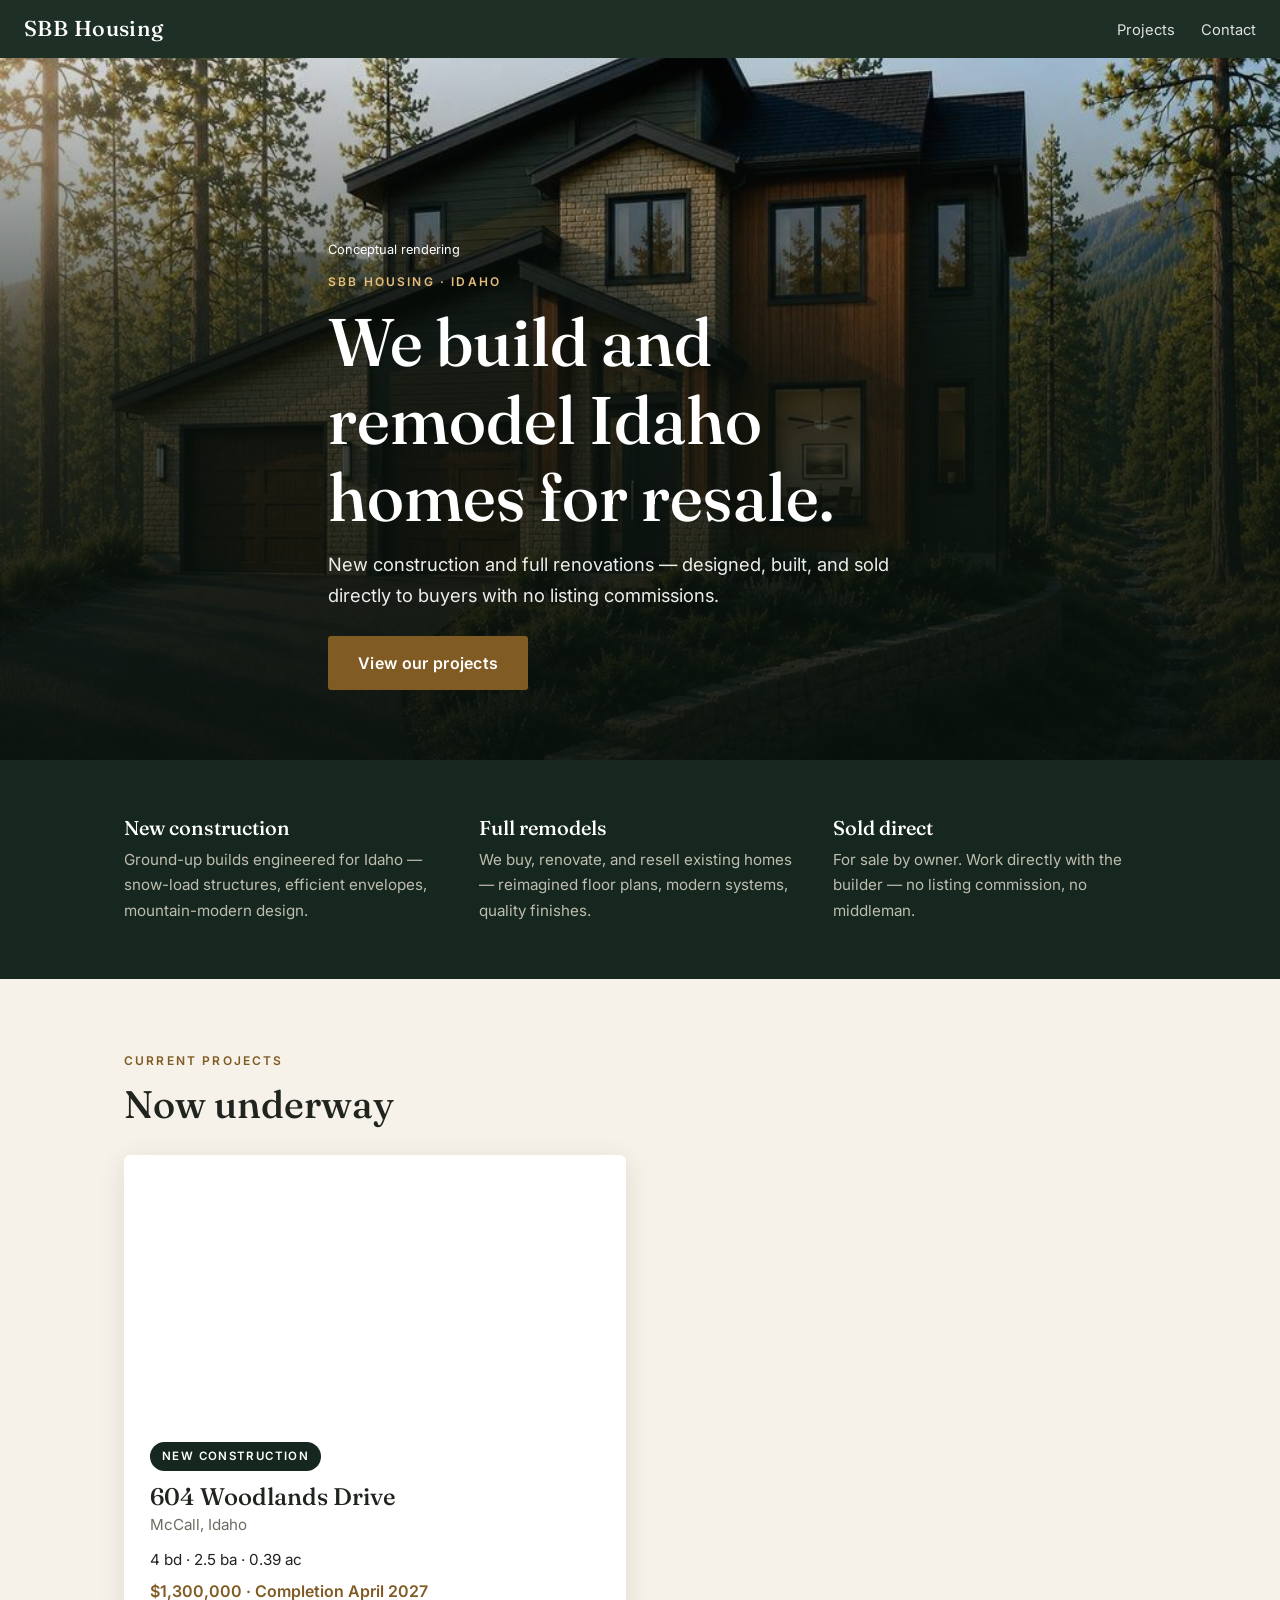
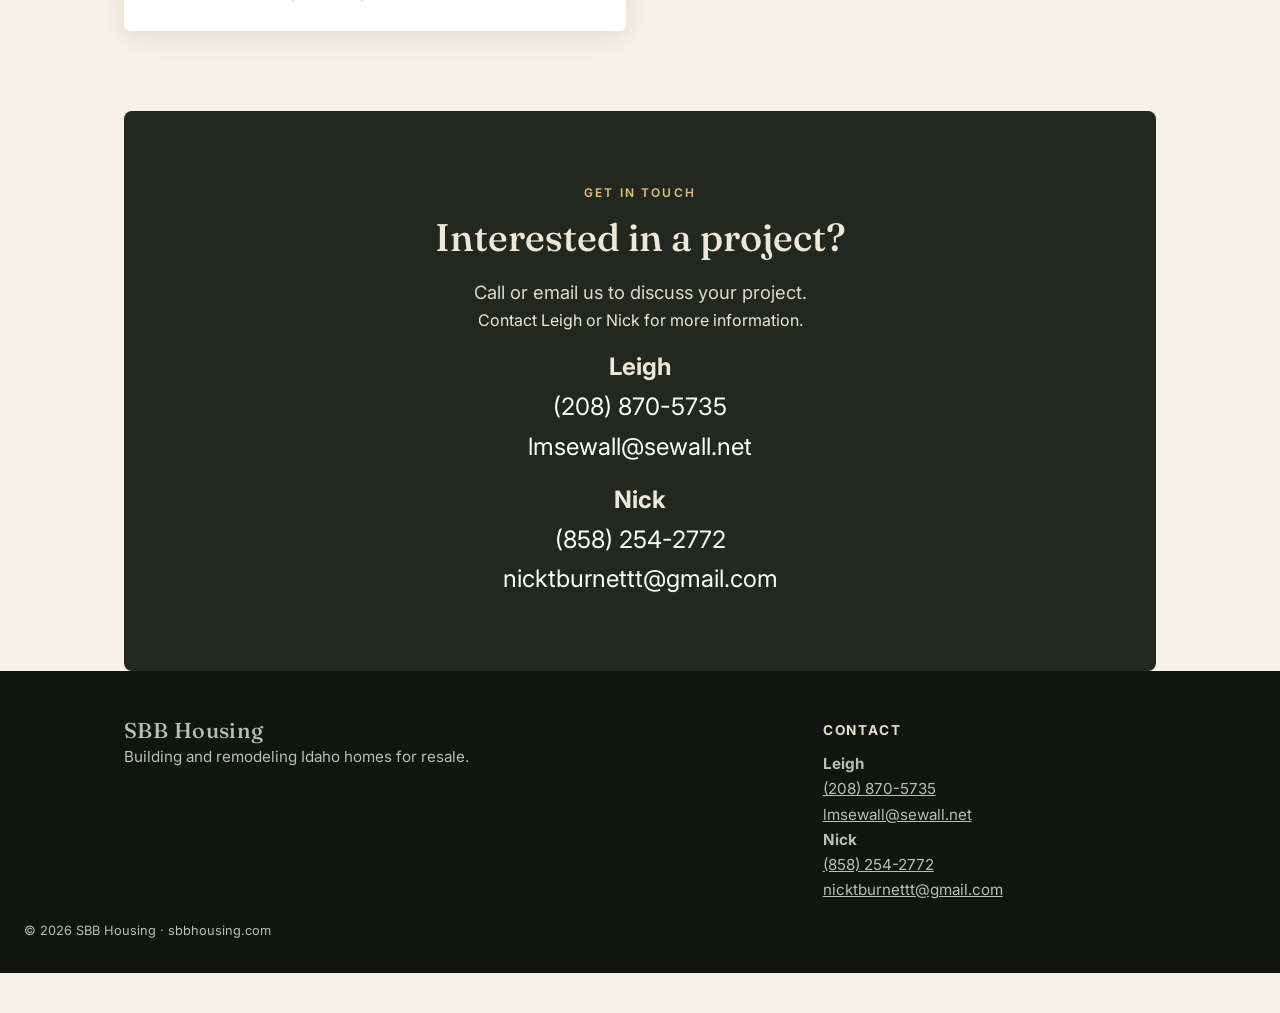
==== commit 2fa4d7d5: "Remove W. Hillcrest Drive project card and page Co-Authored-By: Claude Opus 5.5 <noreply@anthropic.c" ====
--- a/index.html
+++ b/index.html
@@ -115,7 +115,7 @@
 
 <section id="projects" class="wrap">
   <p class="kicker">Current projects</p>
-  <h2>Two underway</h2>
+  <h2>Now underway</h2>
   <div class="cards">
     <a class="card" href="projects/604-woodlands.html">
       <img class="card-img" src="assets/img/hero.jpg" srcset="assets/img/hero-480.jpg 480w, assets/img/hero-720.jpg 720w, assets/img/hero.jpg 1000w" sizes="(max-width: 760px) calc(100vw - 48px), 508px" width="1000" height="772" alt="Conceptual exterior rendering of 604 Woodlands Drive" loading="lazy" decoding="async">
@@ -125,16 +125,6 @@
         <p class="loc">McCall, Idaho</p>
         <p class="stats">4 bd &middot; 2.5 ba &middot; 0.39 ac</p>
         <p class="price">$1,300,000 &middot; Completion April 2027</p>
-      </div>
-    </a>
-    <a class="card" href="projects/hillcrest-drive.html">
-      <div class="card-img card-img-soon"><span>Photos coming soon</span></div>
-      <div class="card-body">
-        <span class="badge badge-soon">Remodel in progress</span>
-        <h3>W. Hillcrest Drive</h3>
-        <p class="loc">Boise, Idaho</p>
-        <p class="stats">More details coming soon.</p>
-        <p class="price">Details on completion</p>
       </div>
     </a>
   </div>
--- a/style.css
+++ b/style.css
@@ -17,7 +17,6 @@
 .nav nav a:hover{opacity:1;color:var(--sand)}
 .hero{position:relative;min-height:78vh;display:flex;align-items:flex-end;background:var(--pine);color:#fff}
 .hero-page{min-height:52vh}
-.hero-soon{background:linear-gradient(135deg,#1c2f24,#3a4a35)}
 .hero-shade{position:absolute;inset:0;background:linear-gradient(to top,rgba(10,18,13,.90) 0%,rgba(10,18,13,.72) 55%,rgba(10,18,13,.15) 100%)}
 .hero-copy{position:relative;padding:90px 24px 70px}
 .hero-copy h1{font-size:clamp(2.4rem,6vw,4.2rem);max-width:14ch;margin-bottom:14px}
@@ -39,11 +38,9 @@
   box-shadow:0 6px 28px rgba(20,30,20,.10);transition:transform .2s}
 .card:hover{transform:translateY(-4px)}
 .card-img{display:block;width:100%;height:260px;object-fit:cover;object-position:center}
-.card-img-soon{display:flex;align-items:center;justify-content:center;background:linear-gradient(135deg,#22352a,#43563f);color:#cfd6c4;font-style:italic}
 .card-body{padding:26px}
 .badge{display:inline-block;background:var(--pine);color:#fff;font-size:.72rem;font-weight:600;letter-spacing:.12em;
   text-transform:uppercase;padding:5px 12px;border-radius:20px;margin-bottom:12px}
-.badge-soon{background:#7a6a45}
 .card-body h3{font-size:1.5rem;margin-bottom:2px}
 .loc{color:var(--muted);font-size:.95rem}
 .stats{margin-top:10px;font-size:.95rem}
